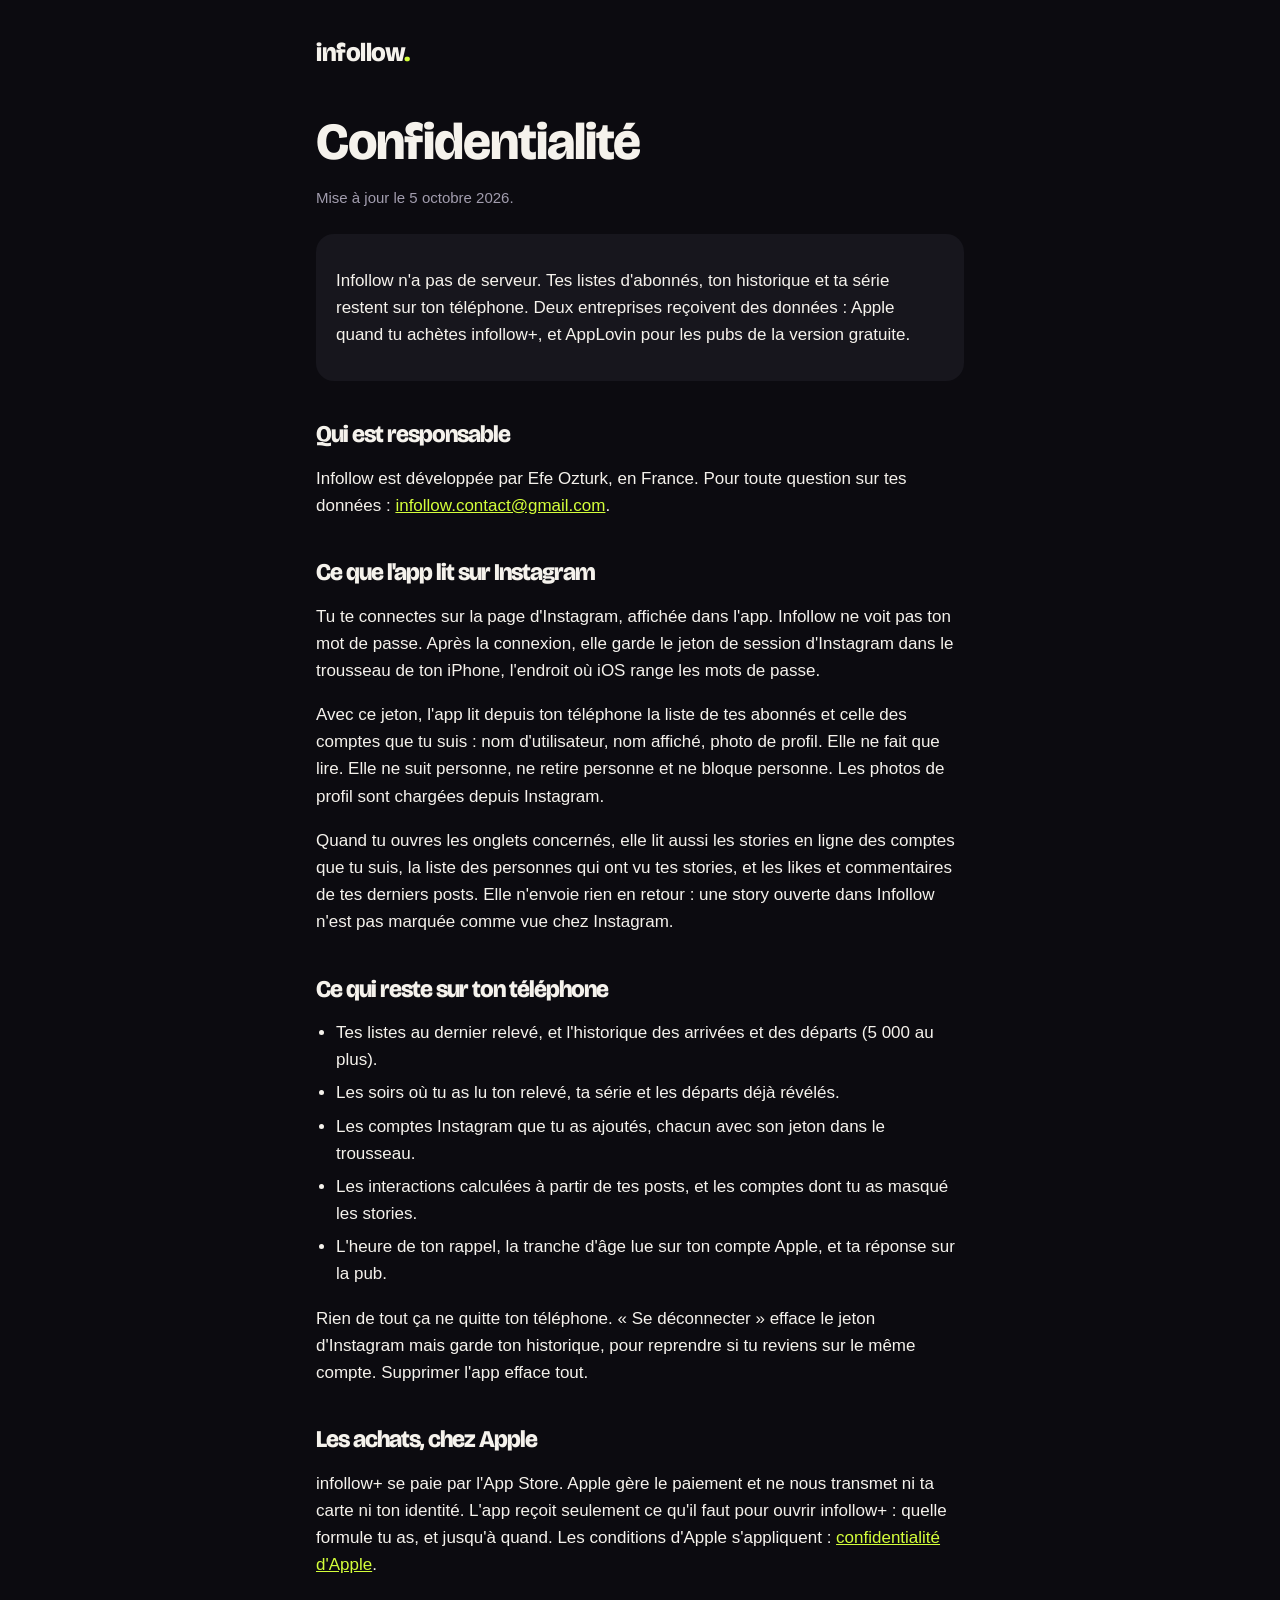
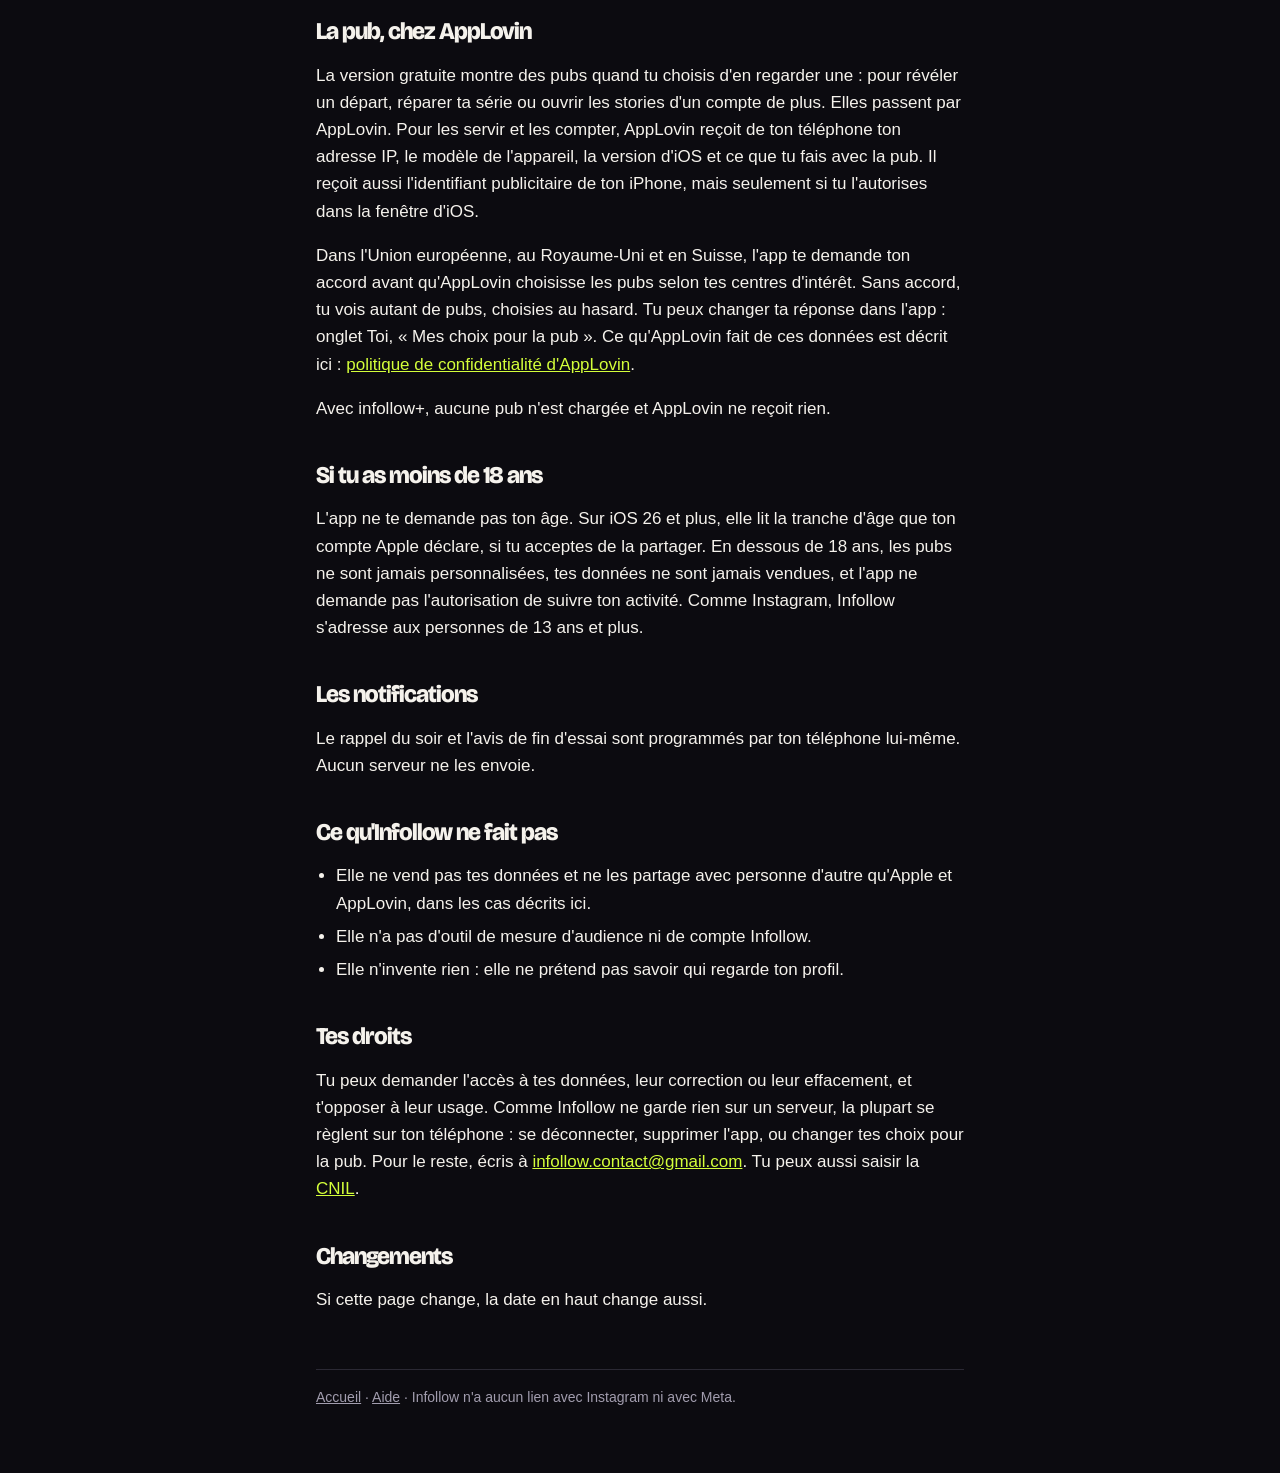
==== confidentialite/index.html @ 327858d7 "Infollow: home, help and privacy policy" ====
<!doctype html>
<html lang="fr">
<head>
  <meta charset="utf-8">
  <meta name="viewport" content="width=device-width, initial-scale=1">
  <title>Confidentialité · Infollow</title>
  <meta name="description" content="Ce qu'Infollow lit, ce qui reste sur ton téléphone, et ce que reçoivent Apple et AppLovin.">
  <link rel="stylesheet" href="/style.css">
</head>
<body>
<main>
  <a class="wordmark" href="/">infollow<span>.</span></a>

  <h1>Confidentialité</h1>
  <p class="updated">Mise à jour le 5 octobre 2026.</p>

  <div class="card">
    <p>Infollow n'a pas de serveur. Tes listes d'abonnés, ton historique et ta série restent sur ton téléphone. Deux entreprises reçoivent des données : Apple quand tu achètes infollow+, et AppLovin pour les pubs de la version gratuite.</p>
  </div>

  <h2>Qui est responsable</h2>
  <p>Infollow est développée par Efe Ozturk, en France. Pour toute question sur tes données : <a href="mailto:infollow.contact@gmail.com">infollow.contact@gmail.com</a>.</p>

  <h2>Ce que l'app lit sur Instagram</h2>
  <p>Tu te connectes sur la page d'Instagram, affichée dans l'app. Infollow ne voit pas ton mot de passe. Après la connexion, elle garde le jeton de session d'Instagram dans le trousseau de ton iPhone, l'endroit où iOS range les mots de passe.</p>
  <p>Avec ce jeton, l'app lit depuis ton téléphone la liste de tes abonnés et celle des comptes que tu suis : nom d'utilisateur, nom affiché, photo de profil. Elle ne fait que lire. Elle ne suit personne, ne retire personne et ne bloque personne. Les photos de profil sont chargées depuis Instagram.</p>
  <p>Quand tu ouvres les onglets concernés, elle lit aussi les stories en ligne des comptes que tu suis, la liste des personnes qui ont vu tes stories, et les likes et commentaires de tes derniers posts. Elle n'envoie rien en retour : une story ouverte dans Infollow n'est pas marquée comme vue chez Instagram.</p>

  <h2>Ce qui reste sur ton téléphone</h2>
  <ul>
    <li>Tes listes au dernier relevé, et l'historique des arrivées et des départs (5 000 au plus).</li>
    <li>Les soirs où tu as lu ton relevé, ta série et les départs déjà révélés.</li>
    <li>Les comptes Instagram que tu as ajoutés, chacun avec son jeton dans le trousseau.</li>
    <li>Les interactions calculées à partir de tes posts, et les comptes dont tu as masqué les stories.</li>
    <li>L'heure de ton rappel, la tranche d'âge lue sur ton compte Apple, et ta réponse sur la pub.</li>
  </ul>
  <p>Rien de tout ça ne quitte ton téléphone. « Se déconnecter » efface le jeton d'Instagram mais garde ton historique, pour reprendre si tu reviens sur le même compte. Supprimer l'app efface tout.</p>

  <h2>Les achats, chez Apple</h2>
  <p>infollow+ se paie par l'App Store. Apple gère le paiement et ne nous transmet ni ta carte ni ton identité. L'app reçoit seulement ce qu'il faut pour ouvrir infollow+ : quelle formule tu as, et jusqu'à quand. Les conditions d'Apple s'appliquent : <a href="https://www.apple.com/fr/legal/privacy/">confidentialité d'Apple</a>.</p>

  <h2>La pub, chez AppLovin</h2>
  <p>La version gratuite montre des pubs quand tu choisis d'en regarder une : pour révéler un départ, réparer ta série ou ouvrir les stories d'un compte de plus. Elles passent par AppLovin. Pour les servir et les compter, AppLovin reçoit de ton téléphone ton adresse IP, le modèle de l'appareil, la version d'iOS et ce que tu fais avec la pub. Il reçoit aussi l'identifiant publicitaire de ton iPhone, mais seulement si tu l'autorises dans la fenêtre d'iOS.</p>
  <p>Dans l'Union européenne, au Royaume-Uni et en Suisse, l'app te demande ton accord avant qu'AppLovin choisisse les pubs selon tes centres d'intérêt. Sans accord, tu vois autant de pubs, choisies au hasard. Tu peux changer ta réponse dans l'app : onglet Toi, « Mes choix pour la pub ». Ce qu'AppLovin fait de ces données est décrit ici : <a href="https://legal.applovin.com/privacy/">politique de confidentialité d'AppLovin</a>.</p>
  <p>Avec infollow+, aucune pub n'est chargée et AppLovin ne reçoit rien.</p>

  <h2>Si tu as moins de 18 ans</h2>
  <p>L'app ne te demande pas ton âge. Sur iOS 26 et plus, elle lit la tranche d'âge que ton compte Apple déclare, si tu acceptes de la partager. En dessous de 18 ans, les pubs ne sont jamais personnalisées, tes données ne sont jamais vendues, et l'app ne demande pas l'autorisation de suivre ton activité. Comme Instagram, Infollow s'adresse aux personnes de 13 ans et plus.</p>

  <h2>Les notifications</h2>
  <p>Le rappel du soir et l'avis de fin d'essai sont programmés par ton téléphone lui-même. Aucun serveur ne les envoie.</p>

  <h2>Ce qu'Infollow ne fait pas</h2>
  <ul>
    <li>Elle ne vend pas tes données et ne les partage avec personne d'autre qu'Apple et AppLovin, dans les cas décrits ici.</li>
    <li>Elle n'a pas d'outil de mesure d'audience ni de compte Infollow.</li>
    <li>Elle n'invente rien : elle ne prétend pas savoir qui regarde ton profil.</li>
  </ul>

  <h2>Tes droits</h2>
  <p>Tu peux demander l'accès à tes données, leur correction ou leur effacement, et t'opposer à leur usage. Comme Infollow ne garde rien sur un serveur, la plupart se règlent sur ton téléphone : se déconnecter, supprimer l'app, ou changer tes choix pour la pub. Pour le reste, écris à <a href="mailto:infollow.contact@gmail.com">infollow.contact@gmail.com</a>. Tu peux aussi saisir la <a href="https://www.cnil.fr/fr/plaintes">CNIL</a>.</p>

  <h2>Changements</h2>
  <p>Si cette page change, la date en haut change aussi.</p>

  <footer>
    <a href="/">Accueil</a> · <a href="/aide/">Aide</a> · Infollow n'a aucun lien avec Instagram ni avec Meta.
  </footer>
</main>
</body>
</html>
---- style.css ----
@font-face {
  font-family: "Bricolage";
  src: url("/fonts/BricolageGrotesque-ExtraBold.ttf") format("truetype");
  font-weight: 800;
  font-display: swap;
}

:root {
  --ground: #0c0b10;
  --raised: #17161d;
  --rule: #2b2934;
  --text: #f5f2ec;
  --muted: #a29dae;
  --citron: #d4ff3a;
  --tomato: #ff5533;
}

* { box-sizing: border-box; }

html { -webkit-text-size-adjust: 100%; }

body {
  margin: 0;
  background: var(--ground);
  color: var(--text);
  font: 17px/1.6 -apple-system, BlinkMacSystemFont, "Segoe UI", Roboto, Helvetica, Arial, sans-serif;
}

main {
  max-width: 680px;
  margin: 0 auto;
  padding: 32px 16px 64px;
}

.wordmark {
  font-family: "Bricolage", sans-serif;
  font-weight: 800;
  font-size: 26px;
  letter-spacing: -0.5px;
  color: var(--text);
  text-decoration: none;
}
.wordmark span { color: var(--citron); }

h1, h2 {
  font-family: "Bricolage", sans-serif;
  font-weight: 800;
  letter-spacing: -1px;
  line-height: 1.1;
}
h1 { font-size: clamp(36px, 9vw, 52px); margin: 40px 0 12px; }
h2 { font-size: 24px; margin: 40px 0 8px; }

p, li { color: var(--text); }
.lede, .muted { color: var(--muted); }
.updated { color: var(--muted); font-size: 15px; }

a { color: var(--citron); }

ul { padding-left: 20px; }
li { margin: 6px 0; }

.card {
  background: var(--raised);
  border-radius: 18px;
  padding: 16px 20px;
  margin: 24px 0;
}

.links { display: flex; flex-wrap: wrap; gap: 12px; margin-top: 32px; }
.links a {
  background: var(--citron);
  color: var(--ground);
  font-weight: 700;
  text-decoration: none;
  padding: 12px 18px;
  border-radius: 14px;
}

footer {
  border-top: 1px solid var(--rule);
  margin-top: 56px;
  padding-top: 16px;
  color: var(--muted);
  font-size: 14px;
}
footer a { color: var(--muted); }
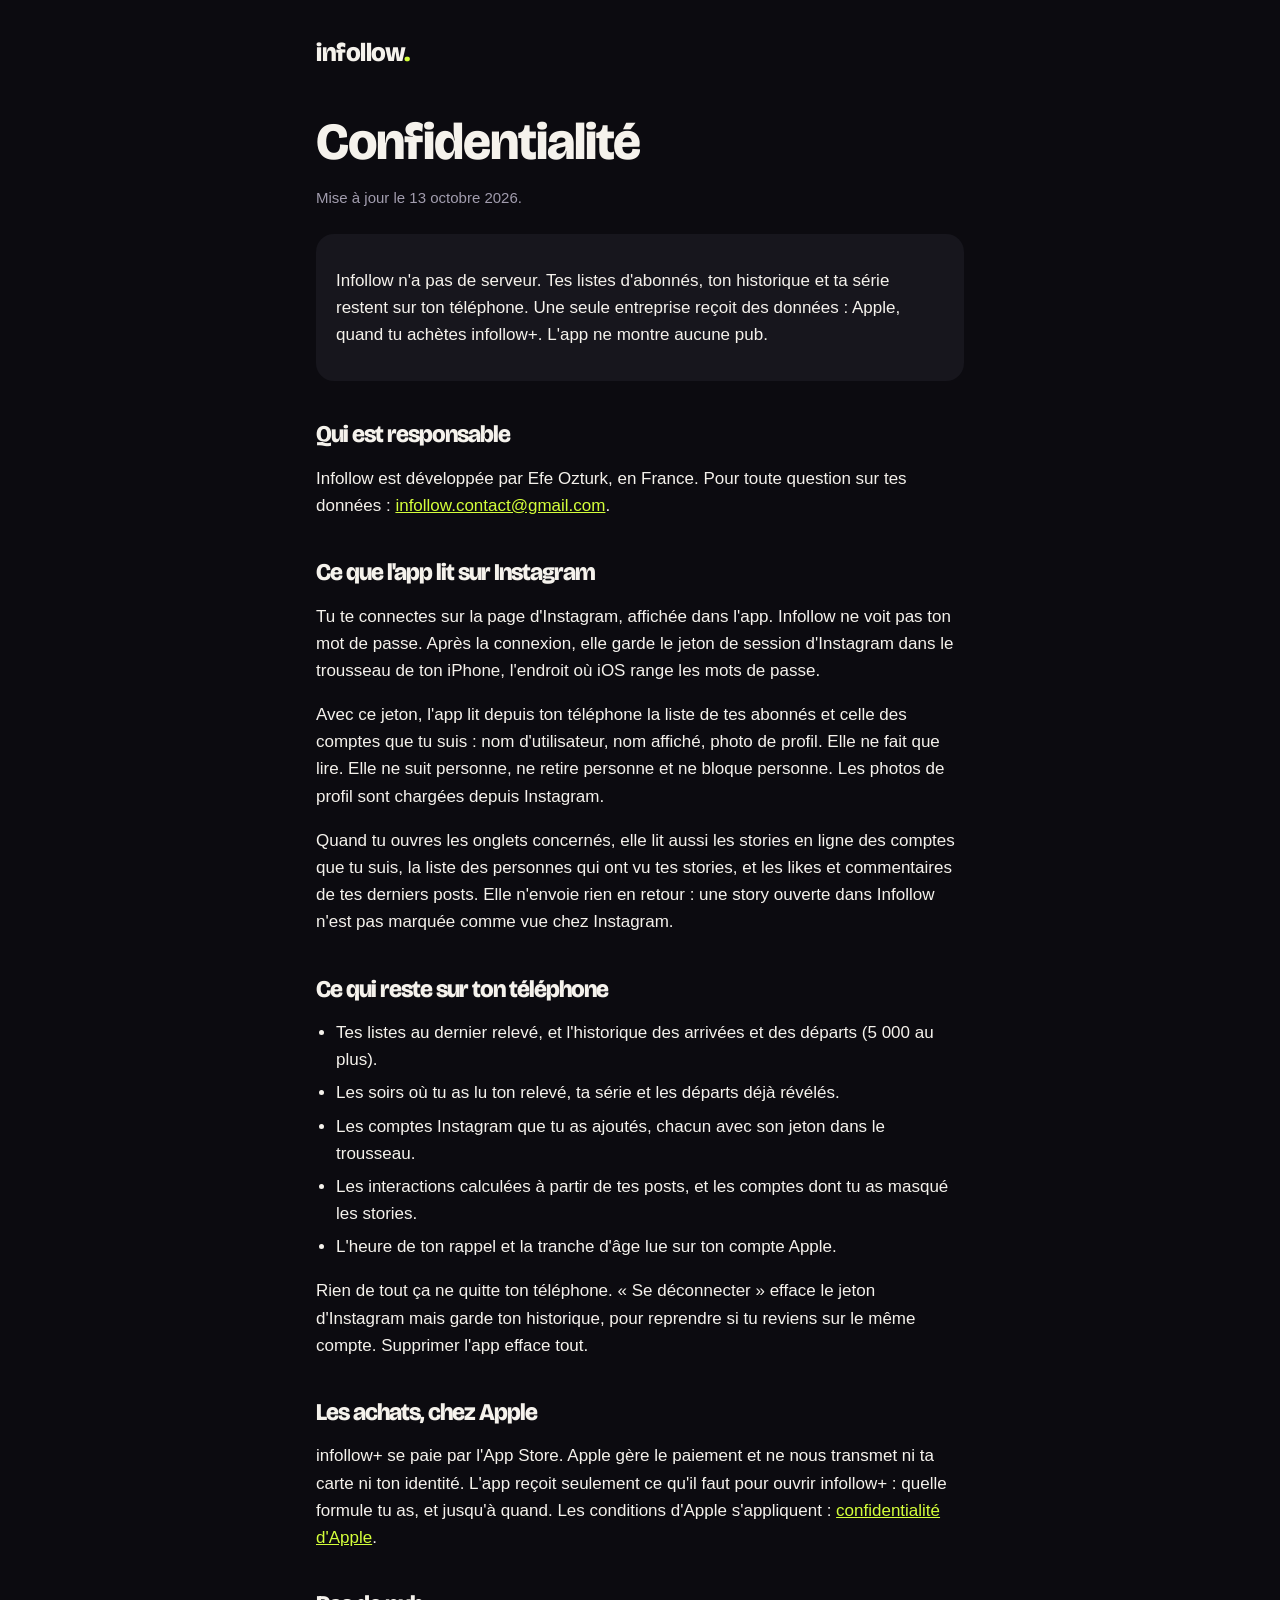
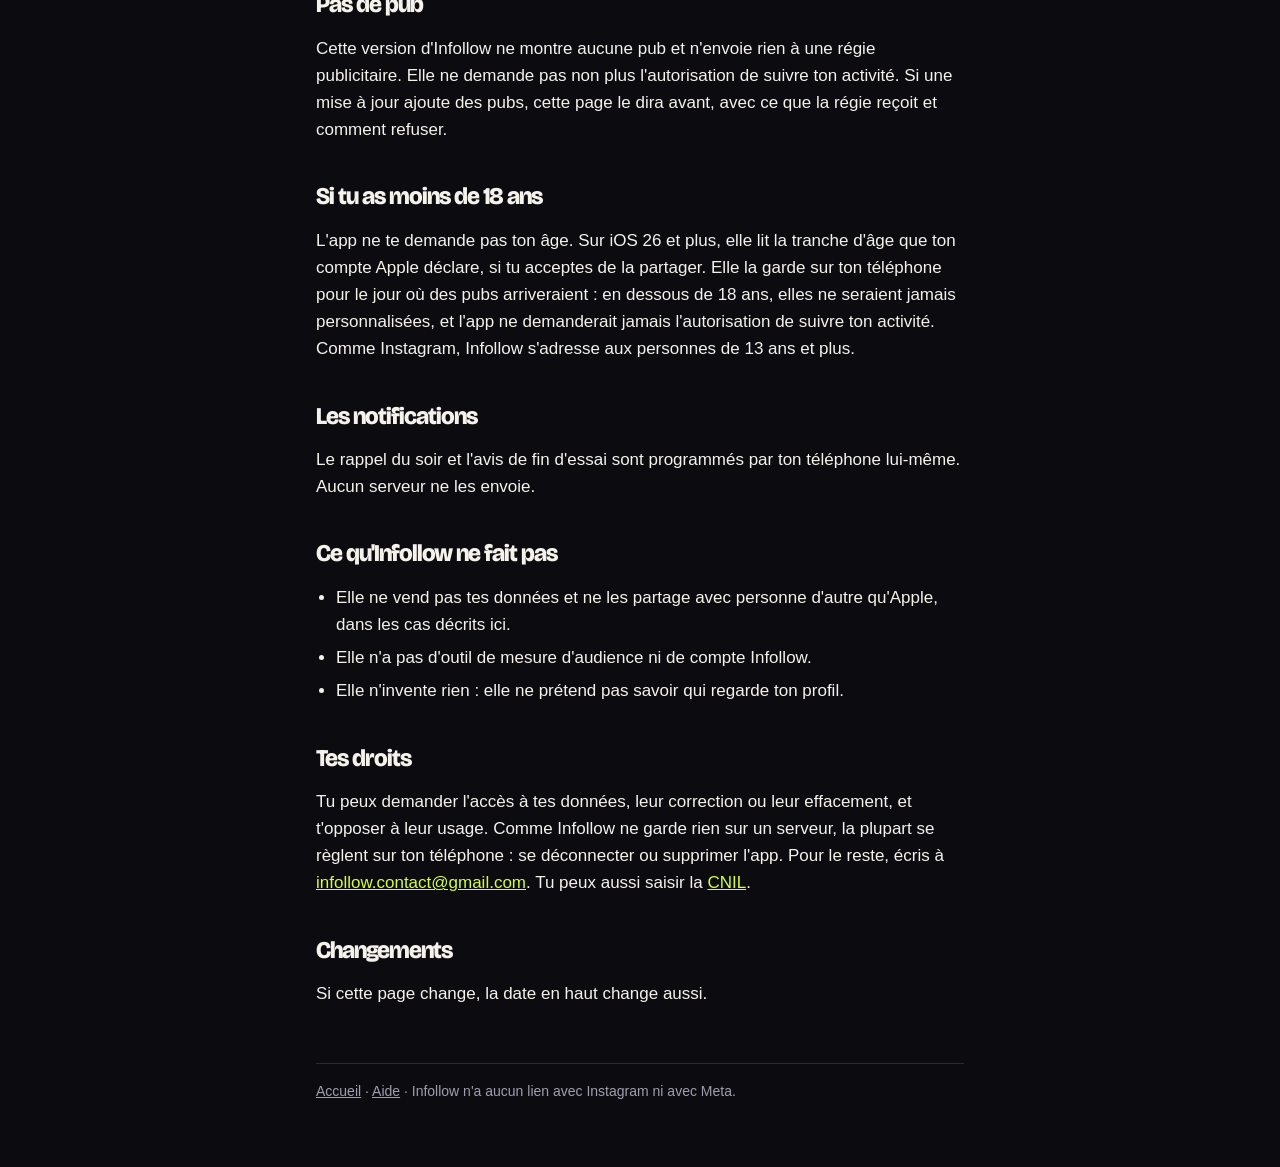
==== commit 27176282: "Privacy and help: version 1.0 shows no ads" ====
--- a/confidentialite/index.html
+++ b/confidentialite/index.html
@@ -4,7 +4,7 @@
   <meta charset="utf-8">
   <meta name="viewport" content="width=device-width, initial-scale=1">
   <title>Confidentialité · Infollow</title>
-  <meta name="description" content="Ce qu'Infollow lit, ce qui reste sur ton téléphone, et ce que reçoivent Apple et AppLovin.">
+  <meta name="description" content="Ce qu'Infollow lit, ce qui reste sur ton téléphone, et ce que reçoit Apple.">
   <link rel="stylesheet" href="/style.css">
 </head>
 <body>
@@ -12,10 +12,10 @@
   <a class="wordmark" href="/">infollow<span>.</span></a>
 
   <h1>Confidentialité</h1>
-  <p class="updated">Mise à jour le 5 octobre 2026.</p>
+  <p class="updated">Mise à jour le 13 octobre 2026.</p>
 
   <div class="card">
-    <p>Infollow n'a pas de serveur. Tes listes d'abonnés, ton historique et ta série restent sur ton téléphone. Deux entreprises reçoivent des données : Apple quand tu achètes infollow+, et AppLovin pour les pubs de la version gratuite.</p>
+    <p>Infollow n'a pas de serveur. Tes listes d'abonnés, ton historique et ta série restent sur ton téléphone. Une seule entreprise reçoit des données : Apple, quand tu achètes infollow+. L'app ne montre aucune pub.</p>
   </div>
 
   <h2>Qui est responsable</h2>
@@ -32,33 +32,31 @@
     <li>Les soirs où tu as lu ton relevé, ta série et les départs déjà révélés.</li>
     <li>Les comptes Instagram que tu as ajoutés, chacun avec son jeton dans le trousseau.</li>
     <li>Les interactions calculées à partir de tes posts, et les comptes dont tu as masqué les stories.</li>
-    <li>L'heure de ton rappel, la tranche d'âge lue sur ton compte Apple, et ta réponse sur la pub.</li>
+    <li>L'heure de ton rappel et la tranche d'âge lue sur ton compte Apple.</li>
   </ul>
   <p>Rien de tout ça ne quitte ton téléphone. « Se déconnecter » efface le jeton d'Instagram mais garde ton historique, pour reprendre si tu reviens sur le même compte. Supprimer l'app efface tout.</p>
 
   <h2>Les achats, chez Apple</h2>
   <p>infollow+ se paie par l'App Store. Apple gère le paiement et ne nous transmet ni ta carte ni ton identité. L'app reçoit seulement ce qu'il faut pour ouvrir infollow+ : quelle formule tu as, et jusqu'à quand. Les conditions d'Apple s'appliquent : <a href="https://www.apple.com/fr/legal/privacy/">confidentialité d'Apple</a>.</p>
 
-  <h2>La pub, chez AppLovin</h2>
-  <p>La version gratuite montre des pubs quand tu choisis d'en regarder une : pour révéler un départ, réparer ta série ou ouvrir les stories d'un compte de plus. Elles passent par AppLovin. Pour les servir et les compter, AppLovin reçoit de ton téléphone ton adresse IP, le modèle de l'appareil, la version d'iOS et ce que tu fais avec la pub. Il reçoit aussi l'identifiant publicitaire de ton iPhone, mais seulement si tu l'autorises dans la fenêtre d'iOS.</p>
-  <p>Dans l'Union européenne, au Royaume-Uni et en Suisse, l'app te demande ton accord avant qu'AppLovin choisisse les pubs selon tes centres d'intérêt. Sans accord, tu vois autant de pubs, choisies au hasard. Tu peux changer ta réponse dans l'app : onglet Toi, « Mes choix pour la pub ». Ce qu'AppLovin fait de ces données est décrit ici : <a href="https://legal.applovin.com/privacy/">politique de confidentialité d'AppLovin</a>.</p>
-  <p>Avec infollow+, aucune pub n'est chargée et AppLovin ne reçoit rien.</p>
+  <h2>Pas de pub</h2>
+  <p>Cette version d'Infollow ne montre aucune pub et n'envoie rien à une régie publicitaire. Elle ne demande pas non plus l'autorisation de suivre ton activité. Si une mise à jour ajoute des pubs, cette page le dira avant, avec ce que la régie reçoit et comment refuser.</p>
 
   <h2>Si tu as moins de 18 ans</h2>
-  <p>L'app ne te demande pas ton âge. Sur iOS 26 et plus, elle lit la tranche d'âge que ton compte Apple déclare, si tu acceptes de la partager. En dessous de 18 ans, les pubs ne sont jamais personnalisées, tes données ne sont jamais vendues, et l'app ne demande pas l'autorisation de suivre ton activité. Comme Instagram, Infollow s'adresse aux personnes de 13 ans et plus.</p>
+  <p>L'app ne te demande pas ton âge. Sur iOS 26 et plus, elle lit la tranche d'âge que ton compte Apple déclare, si tu acceptes de la partager. Elle la garde sur ton téléphone pour le jour où des pubs arriveraient : en dessous de 18 ans, elles ne seraient jamais personnalisées, et l'app ne demanderait jamais l'autorisation de suivre ton activité. Comme Instagram, Infollow s'adresse aux personnes de 13 ans et plus.</p>
 
   <h2>Les notifications</h2>
   <p>Le rappel du soir et l'avis de fin d'essai sont programmés par ton téléphone lui-même. Aucun serveur ne les envoie.</p>
 
   <h2>Ce qu'Infollow ne fait pas</h2>
   <ul>
-    <li>Elle ne vend pas tes données et ne les partage avec personne d'autre qu'Apple et AppLovin, dans les cas décrits ici.</li>
+    <li>Elle ne vend pas tes données et ne les partage avec personne d'autre qu'Apple, dans les cas décrits ici.</li>
     <li>Elle n'a pas d'outil de mesure d'audience ni de compte Infollow.</li>
     <li>Elle n'invente rien : elle ne prétend pas savoir qui regarde ton profil.</li>
   </ul>
 
   <h2>Tes droits</h2>
-  <p>Tu peux demander l'accès à tes données, leur correction ou leur effacement, et t'opposer à leur usage. Comme Infollow ne garde rien sur un serveur, la plupart se règlent sur ton téléphone : se déconnecter, supprimer l'app, ou changer tes choix pour la pub. Pour le reste, écris à <a href="mailto:infollow.contact@gmail.com">infollow.contact@gmail.com</a>. Tu peux aussi saisir la <a href="https://www.cnil.fr/fr/plaintes">CNIL</a>.</p>
+  <p>Tu peux demander l'accès à tes données, leur correction ou leur effacement, et t'opposer à leur usage. Comme Infollow ne garde rien sur un serveur, la plupart se règlent sur ton téléphone : se déconnecter ou supprimer l'app. Pour le reste, écris à <a href="mailto:infollow.contact@gmail.com">infollow.contact@gmail.com</a>. Tu peux aussi saisir la <a href="https://www.cnil.fr/fr/plaintes">CNIL</a>.</p>
 
   <h2>Changements</h2>
   <p>Si cette page change, la date en haut change aussi.</p>
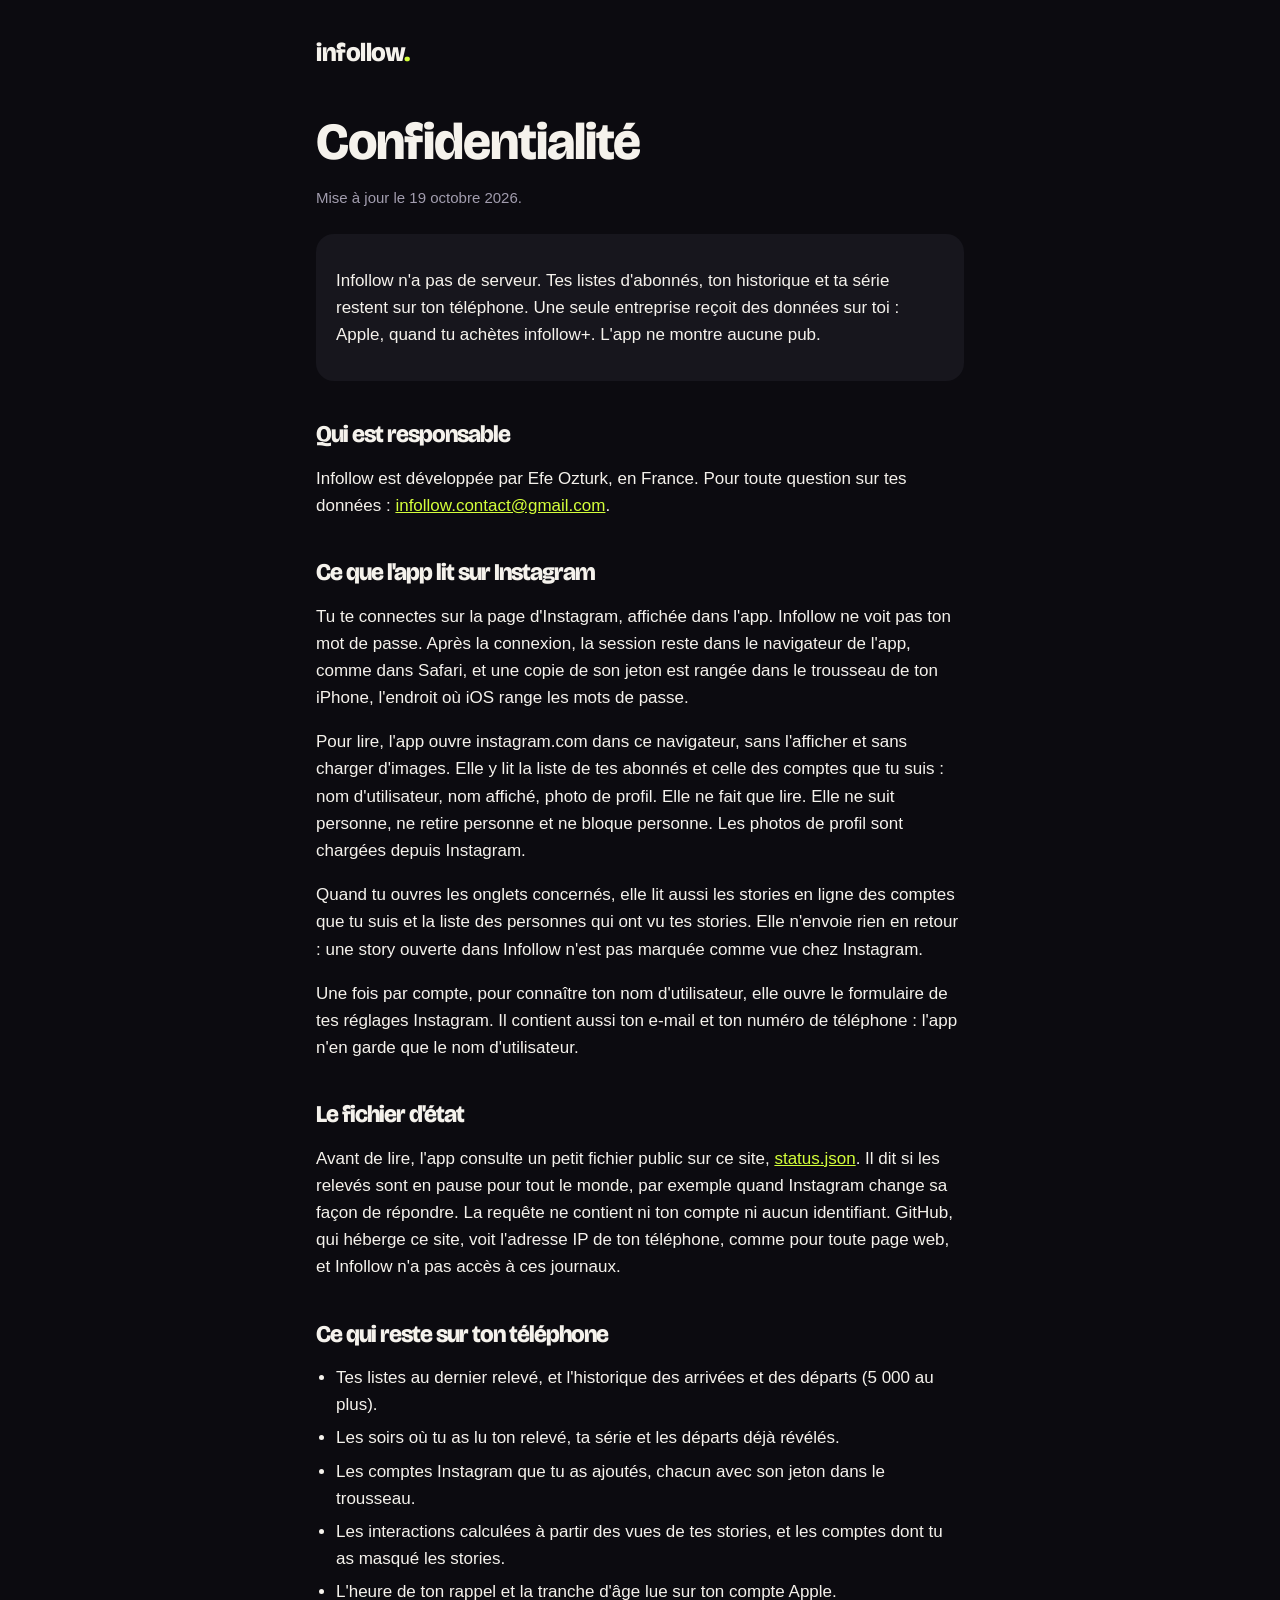
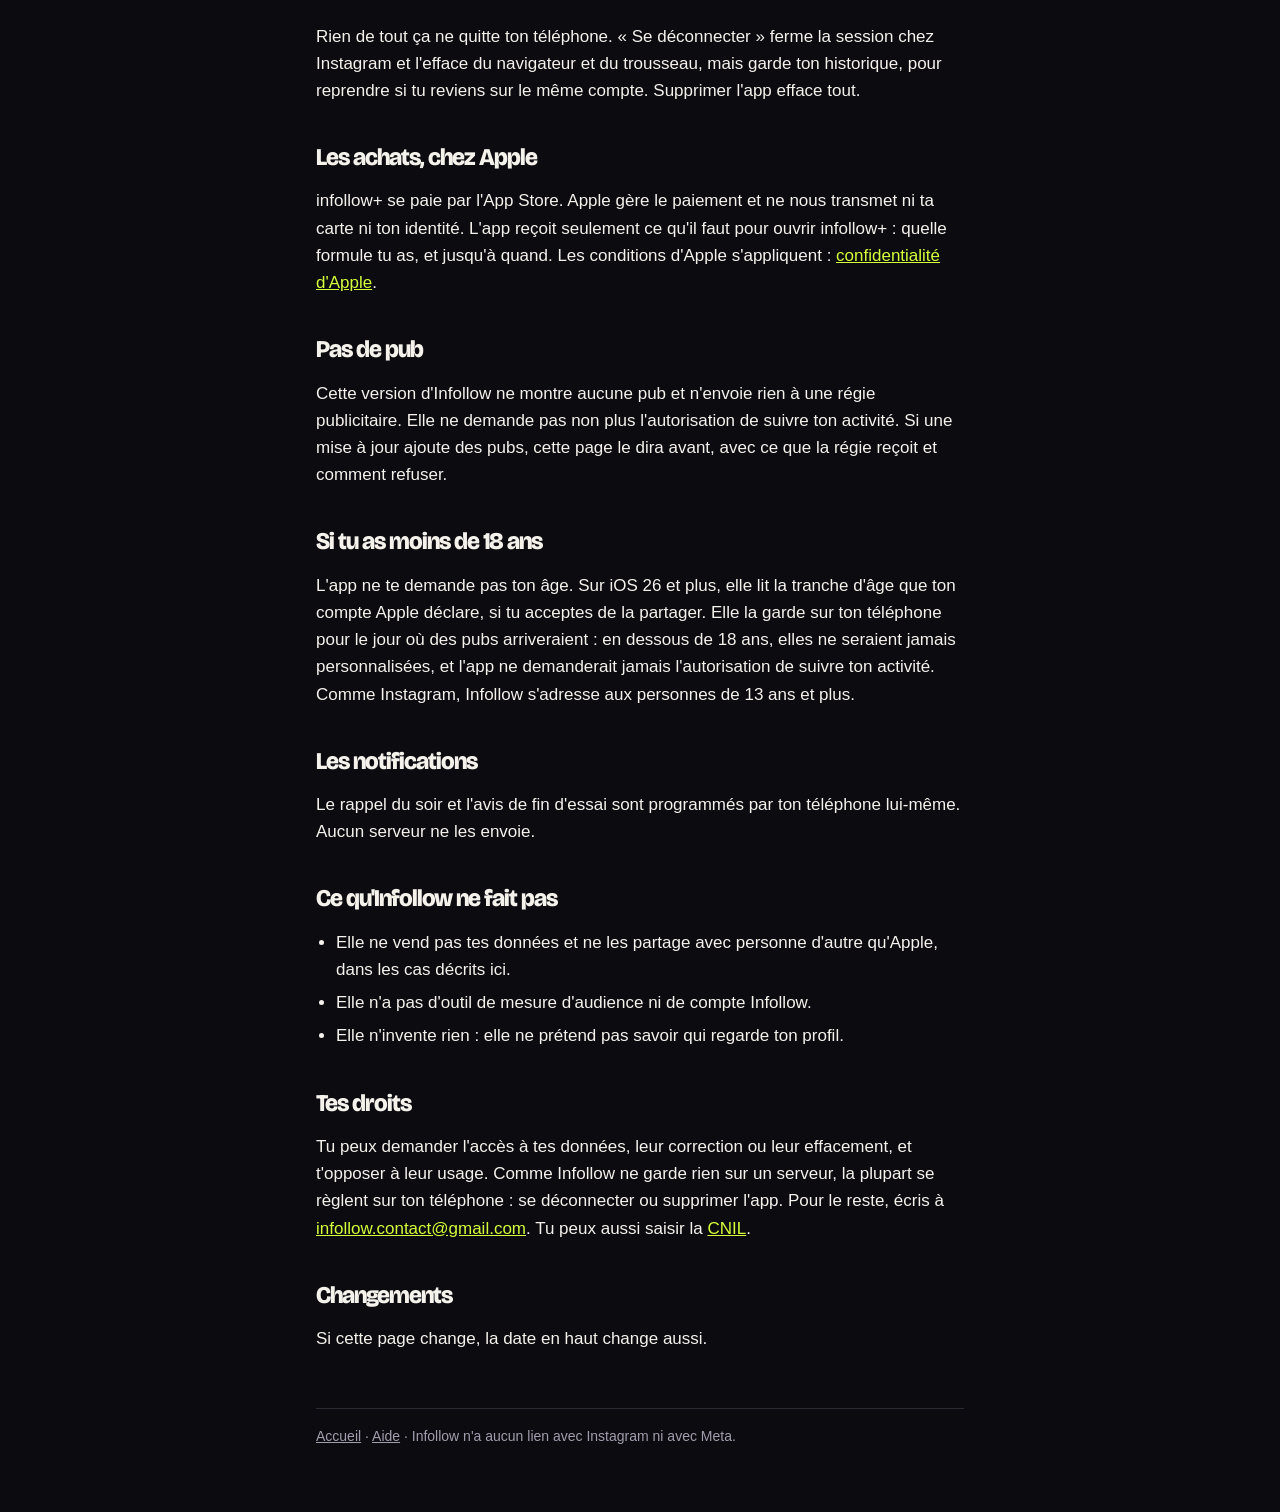
==== commit e0c2854b: "docs: privacy policy for reads from the in-app browser The session stays in the app's browser, the p" ====
--- a/confidentialite/index.html
+++ b/confidentialite/index.html
@@ -12,29 +12,33 @@
   <a class="wordmark" href="/">infollow<span>.</span></a>
 
   <h1>Confidentialité</h1>
-  <p class="updated">Mise à jour le 13 octobre 2026.</p>
+  <p class="updated">Mise à jour le 19 octobre 2026.</p>
 
   <div class="card">
-    <p>Infollow n'a pas de serveur. Tes listes d'abonnés, ton historique et ta série restent sur ton téléphone. Une seule entreprise reçoit des données : Apple, quand tu achètes infollow+. L'app ne montre aucune pub.</p>
+    <p>Infollow n'a pas de serveur. Tes listes d'abonnés, ton historique et ta série restent sur ton téléphone. Une seule entreprise reçoit des données sur toi : Apple, quand tu achètes infollow+. L'app ne montre aucune pub.</p>
   </div>
 
   <h2>Qui est responsable</h2>
   <p>Infollow est développée par Efe Ozturk, en France. Pour toute question sur tes données : <a href="mailto:infollow.contact@gmail.com">infollow.contact@gmail.com</a>.</p>
 
   <h2>Ce que l'app lit sur Instagram</h2>
-  <p>Tu te connectes sur la page d'Instagram, affichée dans l'app. Infollow ne voit pas ton mot de passe. Après la connexion, elle garde le jeton de session d'Instagram dans le trousseau de ton iPhone, l'endroit où iOS range les mots de passe.</p>
-  <p>Avec ce jeton, l'app lit depuis ton téléphone la liste de tes abonnés et celle des comptes que tu suis : nom d'utilisateur, nom affiché, photo de profil. Elle ne fait que lire. Elle ne suit personne, ne retire personne et ne bloque personne. Les photos de profil sont chargées depuis Instagram.</p>
-  <p>Quand tu ouvres les onglets concernés, elle lit aussi les stories en ligne des comptes que tu suis, la liste des personnes qui ont vu tes stories, et les likes et commentaires de tes derniers posts. Elle n'envoie rien en retour : une story ouverte dans Infollow n'est pas marquée comme vue chez Instagram.</p>
+  <p>Tu te connectes sur la page d'Instagram, affichée dans l'app. Infollow ne voit pas ton mot de passe. Après la connexion, la session reste dans le navigateur de l'app, comme dans Safari, et une copie de son jeton est rangée dans le trousseau de ton iPhone, l'endroit où iOS range les mots de passe.</p>
+  <p>Pour lire, l'app ouvre instagram.com dans ce navigateur, sans l'afficher et sans charger d'images. Elle y lit la liste de tes abonnés et celle des comptes que tu suis : nom d'utilisateur, nom affiché, photo de profil. Elle ne fait que lire. Elle ne suit personne, ne retire personne et ne bloque personne. Les photos de profil sont chargées depuis Instagram.</p>
+  <p>Quand tu ouvres les onglets concernés, elle lit aussi les stories en ligne des comptes que tu suis et la liste des personnes qui ont vu tes stories. Elle n'envoie rien en retour : une story ouverte dans Infollow n'est pas marquée comme vue chez Instagram.</p>
+  <p>Une fois par compte, pour connaître ton nom d'utilisateur, elle ouvre le formulaire de tes réglages Instagram. Il contient aussi ton e-mail et ton numéro de téléphone : l'app n'en garde que le nom d'utilisateur.</p>
+
+  <h2>Le fichier d'état</h2>
+  <p>Avant de lire, l'app consulte un petit fichier public sur ce site, <a href="/status.json">status.json</a>. Il dit si les relevés sont en pause pour tout le monde, par exemple quand Instagram change sa façon de répondre. La requête ne contient ni ton compte ni aucun identifiant. GitHub, qui héberge ce site, voit l'adresse IP de ton téléphone, comme pour toute page web, et Infollow n'a pas accès à ces journaux.</p>
 
   <h2>Ce qui reste sur ton téléphone</h2>
   <ul>
     <li>Tes listes au dernier relevé, et l'historique des arrivées et des départs (5 000 au plus).</li>
     <li>Les soirs où tu as lu ton relevé, ta série et les départs déjà révélés.</li>
     <li>Les comptes Instagram que tu as ajoutés, chacun avec son jeton dans le trousseau.</li>
-    <li>Les interactions calculées à partir de tes posts, et les comptes dont tu as masqué les stories.</li>
+    <li>Les interactions calculées à partir des vues de tes stories, et les comptes dont tu as masqué les stories.</li>
     <li>L'heure de ton rappel et la tranche d'âge lue sur ton compte Apple.</li>
   </ul>
-  <p>Rien de tout ça ne quitte ton téléphone. « Se déconnecter » efface le jeton d'Instagram mais garde ton historique, pour reprendre si tu reviens sur le même compte. Supprimer l'app efface tout.</p>
+  <p>Rien de tout ça ne quitte ton téléphone. « Se déconnecter » ferme la session chez Instagram et l'efface du navigateur et du trousseau, mais garde ton historique, pour reprendre si tu reviens sur le même compte. Supprimer l'app efface tout.</p>
 
   <h2>Les achats, chez Apple</h2>
   <p>infollow+ se paie par l'App Store. Apple gère le paiement et ne nous transmet ni ta carte ni ton identité. L'app reçoit seulement ce qu'il faut pour ouvrir infollow+ : quelle formule tu as, et jusqu'à quand. Les conditions d'Apple s'appliquent : <a href="https://www.apple.com/fr/legal/privacy/">confidentialité d'Apple</a>.</p>
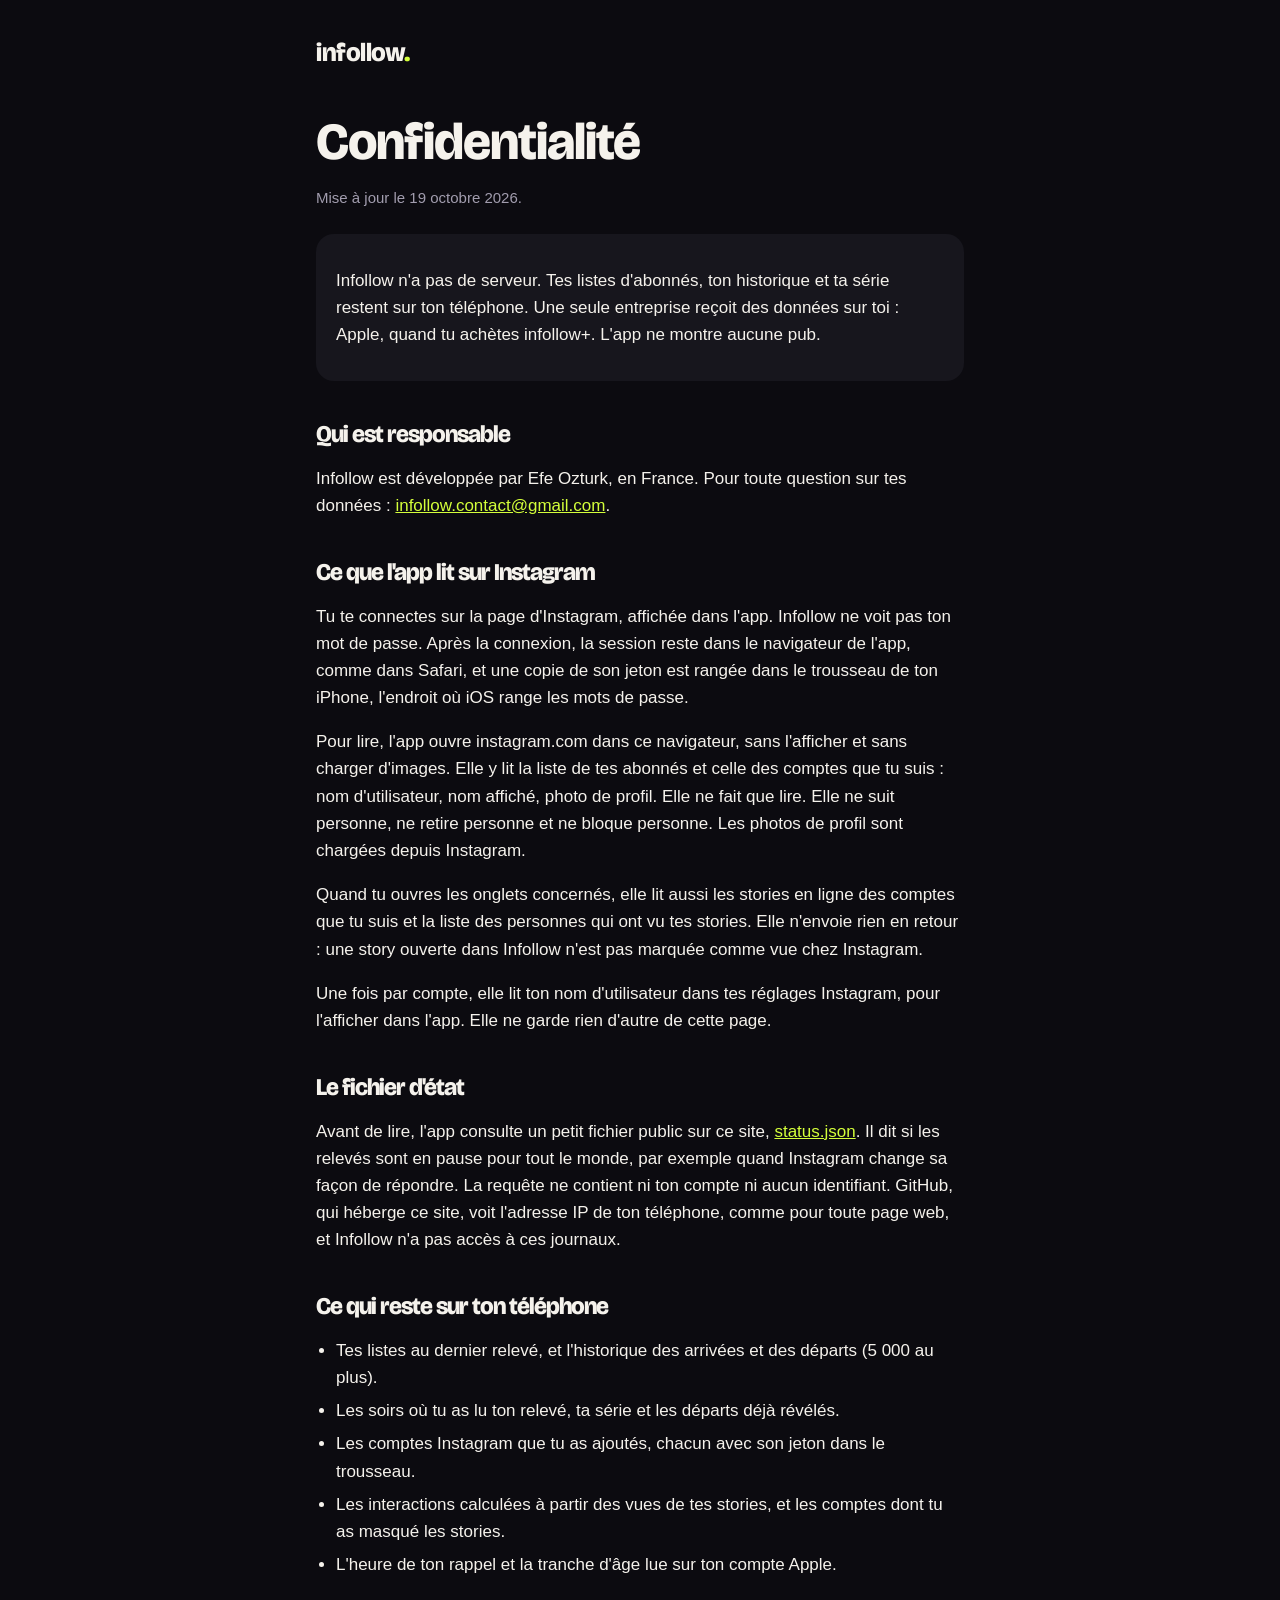
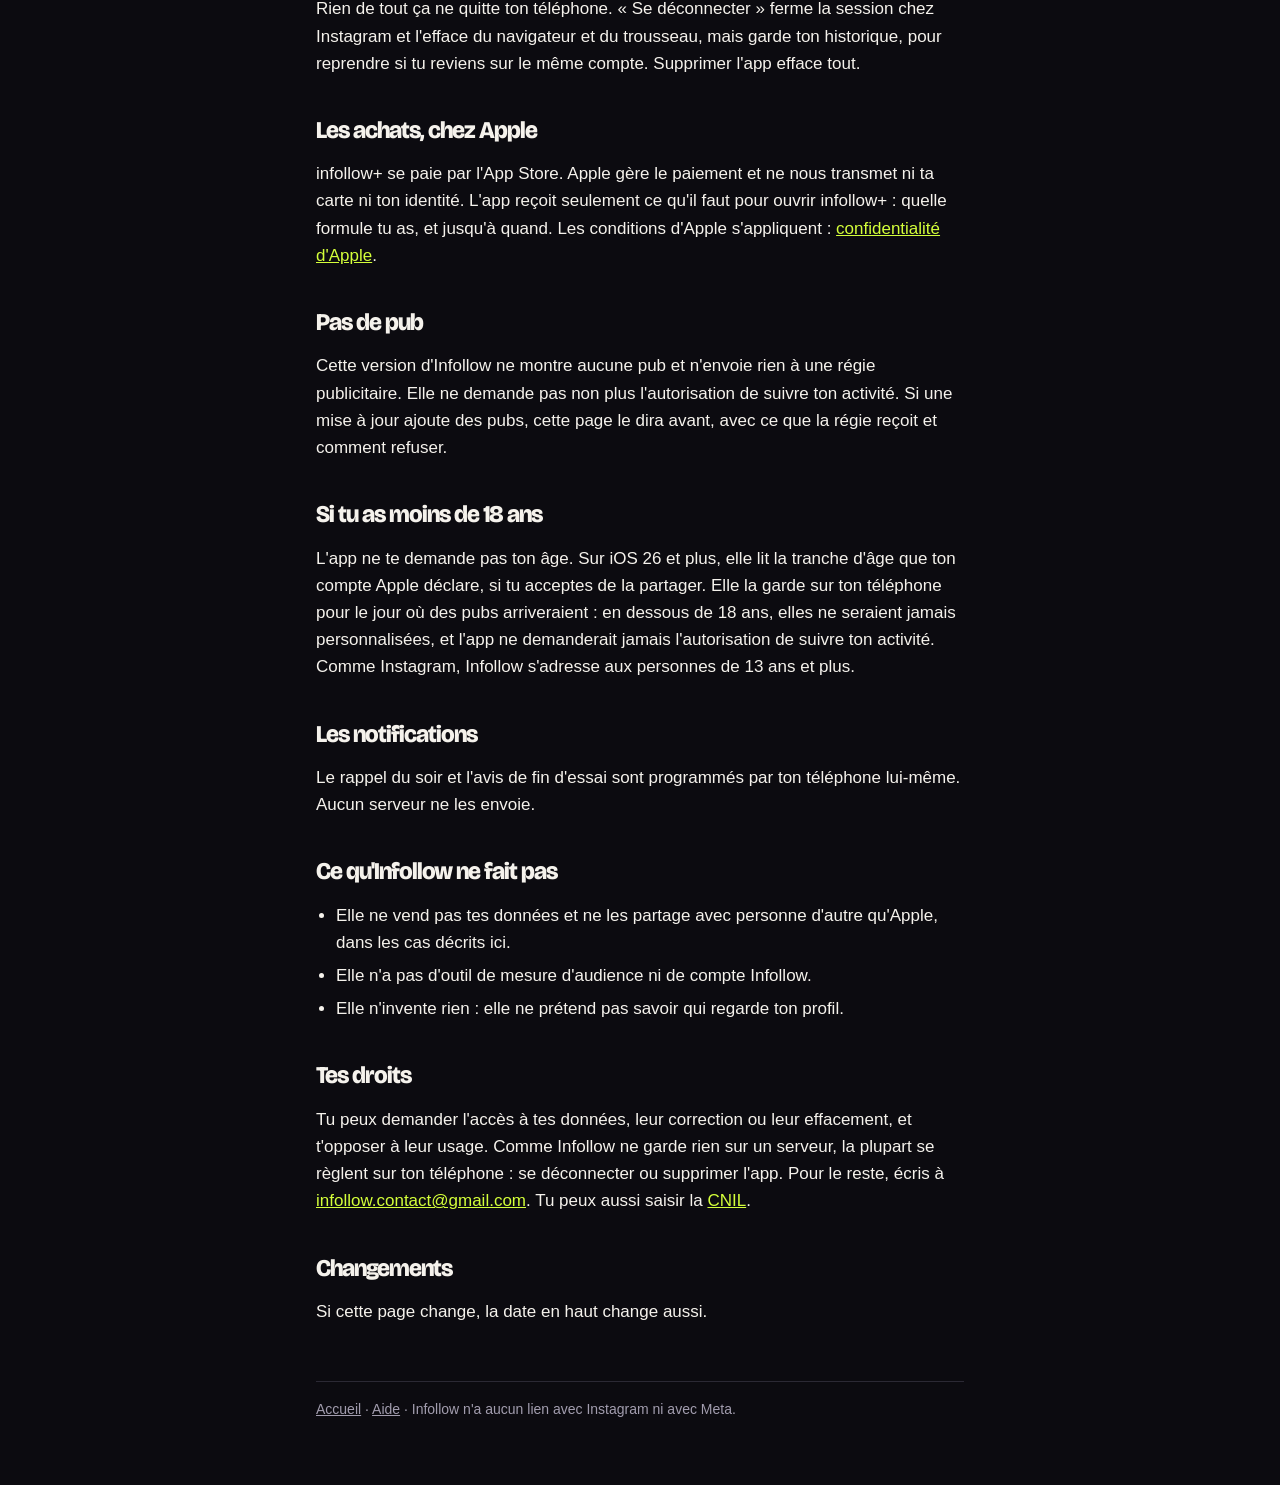
==== commit b30546d0: "docs: the policy says what the app keeps from the settings, nothing more Co-Authored-By: Claude Opus" ====
--- a/confidentialite/index.html
+++ b/confidentialite/index.html
@@ -25,7 +25,7 @@
   <p>Tu te connectes sur la page d'Instagram, affichée dans l'app. Infollow ne voit pas ton mot de passe. Après la connexion, la session reste dans le navigateur de l'app, comme dans Safari, et une copie de son jeton est rangée dans le trousseau de ton iPhone, l'endroit où iOS range les mots de passe.</p>
   <p>Pour lire, l'app ouvre instagram.com dans ce navigateur, sans l'afficher et sans charger d'images. Elle y lit la liste de tes abonnés et celle des comptes que tu suis : nom d'utilisateur, nom affiché, photo de profil. Elle ne fait que lire. Elle ne suit personne, ne retire personne et ne bloque personne. Les photos de profil sont chargées depuis Instagram.</p>
   <p>Quand tu ouvres les onglets concernés, elle lit aussi les stories en ligne des comptes que tu suis et la liste des personnes qui ont vu tes stories. Elle n'envoie rien en retour : une story ouverte dans Infollow n'est pas marquée comme vue chez Instagram.</p>
-  <p>Une fois par compte, pour connaître ton nom d'utilisateur, elle ouvre le formulaire de tes réglages Instagram. Il contient aussi ton e-mail et ton numéro de téléphone : l'app n'en garde que le nom d'utilisateur.</p>
+  <p>Une fois par compte, elle lit ton nom d'utilisateur dans tes réglages Instagram, pour l'afficher dans l'app. Elle ne garde rien d'autre de cette page.</p>
 
   <h2>Le fichier d'état</h2>
   <p>Avant de lire, l'app consulte un petit fichier public sur ce site, <a href="/status.json">status.json</a>. Il dit si les relevés sont en pause pour tout le monde, par exemple quand Instagram change sa façon de répondre. La requête ne contient ni ton compte ni aucun identifiant. GitHub, qui héberge ce site, voit l'adresse IP de ton téléphone, comme pour toute page web, et Infollow n'a pas accès à ces journaux.</p>
